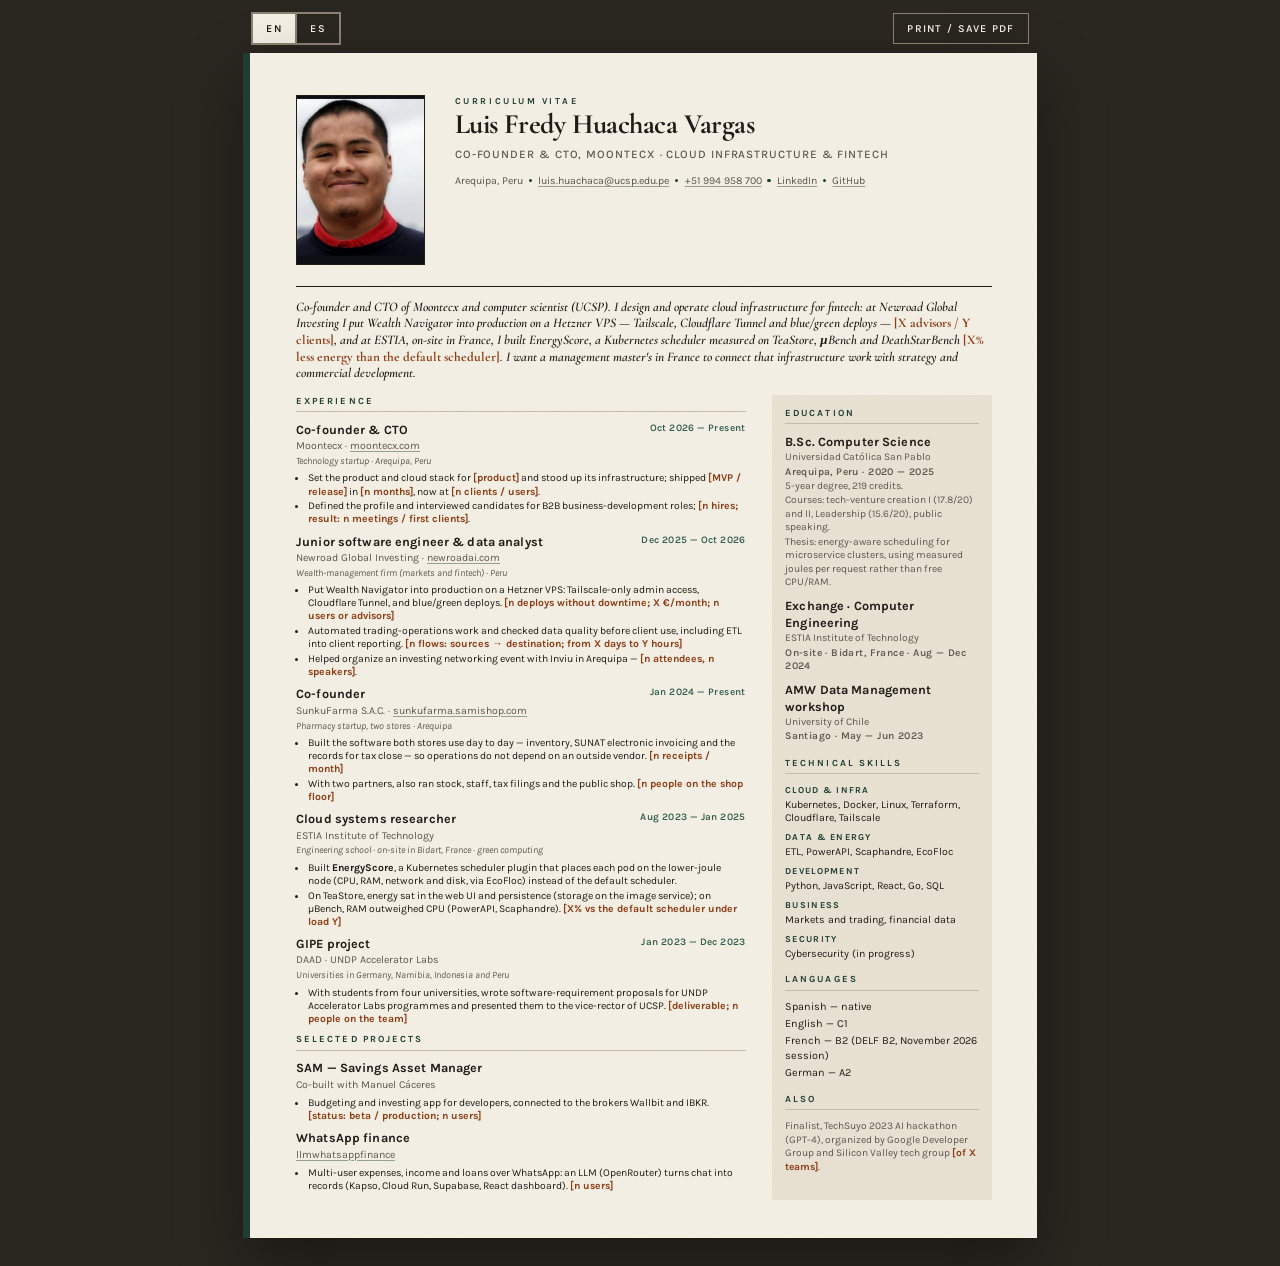
==== index.html @ 497f6a3f "Rewrite the resume around concrete work and confirmed facts. State what each role produced, mark unk" ====
<!DOCTYPE html>
<html lang="en">
<head>
  <meta charset="UTF-8">
  <meta name="viewport" content="width=device-width, initial-scale=1">
  <meta name="description" content="Luis Fredy Huachaca Vargas — co-founder and CTO at Moontecx. Cloud infrastructure for fintech, Wealth Navigator in production, on-site green-computing research at ESTIA.">
  <title>Luis Fredy Huachaca Vargas — Curriculum Vitae</title>
  <link rel="preconnect" href="https://fonts.googleapis.com">
  <link rel="preconnect" href="https://fonts.gstatic.com" crossorigin>
  <link href="https://fonts.googleapis.com/css2?family=Cormorant+Garamond:ital,wght@0,600;0,700;1,600&family=Karla:ital,wght@0,400;0,500;0,600;0,700;1,400&display=swap" rel="stylesheet">
  <link rel="stylesheet" href="style.css">
</head>
<body>
  <div class="toolbar no-print">
    <div class="lang" role="group" aria-label="Language">
      <button type="button" data-set-lang="en" aria-pressed="true">EN</button>
      <button type="button" data-set-lang="es" aria-pressed="false">ES</button>
    </div>
    <button type="button" data-print data-i18n="print">Print / Save PDF</button>
  </div>

  <main class="sheet" aria-label="Curriculum vitae">
    <header class="masthead">
      <figure class="photo-frame">
        <img
          src="assets/luis-huachaca.jpg"
          width="888"
          height="1184"
          alt="Portrait of Luis Fredy Huachaca Vargas"
          data-i18n-alt="photoAlt"
        >
      </figure>
      <div class="identity">
        <p class="kicker" data-i18n="kicker">Curriculum Vitae</p>
        <h1>Luis Fredy Huachaca Vargas</h1>
        <p class="role" data-i18n="role">Co-founder &amp; CTO, Moontecx · Cloud infrastructure &amp; fintech</p>
        <ul class="contact">
          <li data-i18n="location">Arequipa, Peru</li>
          <li><a href="mailto:luis.huachaca@ucsp.edu.pe">luis.huachaca@ucsp.edu.pe</a></li>
          <li><a href="tel:+51994958700">+51 994 958 700</a></li>
          <li><a href="https://linkedin.com/in/luis-huachaca-vargas-5a893120a">LinkedIn</a></li>
          <li><a href="https://github.com/Luis-Huachaca-HV">GitHub</a></li>
        </ul>
      </div>
    </header>

    <p class="summary" data-i18n-html="summary">
      Co-founder and CTO of Moontecx and computer scientist (UCSP). I design and operate cloud infrastructure for fintech: at Newroad Global Investing I put Wealth Navigator into production on a Hetzner VPS — Tailscale, Cloudflare Tunnel and blue/green deploys — <span class="ph">[X advisors / Y clients]</span>, and at ESTIA, on-site in France, I built EnergyScore, a Kubernetes scheduler measured on TeaStore, µBench and DeathStarBench <span class="ph">[X% less energy than the default scheduler]</span>. I want a management master's in France to connect that infrastructure work with strategy and commercial development.
    </p>

    <div class="layout">
      <section class="main-col">
        <h2 data-i18n="experience">Experience</h2>

        <article class="job">
          <div class="job-head">
            <h3 data-i18n="mx.title">Co-founder &amp; CTO</h3>
            <p class="when" data-i18n="mx.when">Oct 2026 — Present</p>
            <p class="org"><span data-i18n="mx.org">Moontecx</span> · <a href="https://www.moontecx.com/">moontecx.com</a></p>
            <p class="context" data-i18n="mx.ctx">Technology startup · Arequipa, Peru</p>
          </div>
          <ul>
            <li data-i18n-html="mx.b1">Set the product and cloud stack for <span class="ph">[product]</span> and stood up its infrastructure; shipped <span class="ph">[MVP / release]</span> in <span class="ph">[n months]</span>, now at <span class="ph">[n clients / users]</span>.</li>
            <li data-i18n-html="mx.b2">Defined the profile and interviewed candidates for B2B business-development roles; <span class="ph">[n hires; result: n meetings / first clients]</span>.</li>
          </ul>
        </article>

        <article class="job">
          <div class="job-head">
            <h3 data-i18n="nr.title">Junior software engineer &amp; data analyst</h3>
            <p class="when" data-i18n="nr.when">Dec 2025 — Oct 2026</p>
            <p class="org"><span data-i18n="nr.org">Newroad Global Investing</span> · <a href="https://www.newroadai.com/">newroadai.com</a></p>
            <p class="context" data-i18n="nr.ctx">Wealth-management firm (markets and fintech) · Peru</p>
          </div>
          <ul>
            <li data-i18n-html="nr.b1">Put Wealth Navigator into production on a Hetzner VPS: Tailscale-only admin access, Cloudflare Tunnel, and blue/green deploys. <span class="ph">[n deploys without downtime; X €/month; n users or advisors]</span></li>
            <li data-i18n-html="nr.b2">Automated trading-operations work and checked data quality before client use, including ETL into client reporting. <span class="ph">[n flows: sources → destination; from X days to Y hours]</span></li>
            <li data-i18n-html="nr.b3">Helped organize an investing networking event with Inviu in Arequipa — <span class="ph">[n attendees, n speakers]</span>.</li>
          </ul>
        </article>

        <article class="job">
          <div class="job-head">
            <h3 data-i18n="sf.title">Co-founder</h3>
            <p class="when" data-i18n="sf.when">Jan 2024 — Present</p>
            <p class="org"><span data-i18n="sf.org">SunkuFarma S.A.C.</span> · <a href="https://sunkufarma.samishop.com/">sunkufarma.samishop.com</a></p>
            <p class="context" data-i18n="sf.ctx">Pharmacy startup, two stores · Arequipa</p>
          </div>
          <ul>
            <li data-i18n-html="sf.b1">Built the software both stores use day to day — inventory, SUNAT electronic invoicing and the records for tax close — so operations do not depend on an outside vendor. <span class="ph">[n receipts / month]</span></li>
            <li data-i18n-html="sf.b2">With two partners, also ran stock, staff, tax filings and the public shop. <span class="ph">[n people on the shop floor]</span></li>
          </ul>
        </article>

        <article class="job">
          <div class="job-head">
            <h3 data-i18n="estia.title">Cloud systems researcher</h3>
            <p class="when" data-i18n="estia.when">Aug 2023 — Jan 2025</p>
            <p class="org" data-i18n="estia.org">ESTIA Institute of Technology</p>
            <p class="context" data-i18n="estia.ctx">Engineering school · on-site in Bidart, France · green computing</p>
          </div>
          <ul>
            <li data-i18n-html="estia.b1">Built <strong>EnergyScore</strong>, a Kubernetes scheduler plugin that places each pod on the lower-joule node (CPU, RAM, network and disk, via EcoFloc) instead of the default scheduler.</li>
            <li data-i18n-html="estia.b2">On TeaStore, energy sat in the web UI and persistence (storage on the image service); on µBench, RAM outweighed CPU (PowerAPI, Scaphandre). <span class="ph">[X% vs the default scheduler under load Y]</span></li>
          </ul>
        </article>

        <article class="job">
          <div class="job-head">
            <h3 data-i18n="gipe.title">GIPE project</h3>
            <p class="when" data-i18n="gipe.when">Jan 2023 — Dec 2023</p>
            <p class="org" data-i18n="gipe.org">DAAD · UNDP Accelerator Labs</p>
            <p class="context" data-i18n="gipe.ctx">Universities in Germany, Namibia, Indonesia and Peru</p>
          </div>
          <ul>
            <li data-i18n-html="gipe.b1">With students from four universities, wrote software-requirement proposals for UNDP Accelerator Labs programmes and presented them to the vice-rector of UCSP. <span class="ph">[deliverable; n people on the team]</span></li>
          </ul>
        </article>

        <h2 data-i18n="projects">Selected projects</h2>
        <article class="job">
          <div class="job-head">
            <h3 data-i18n="sam.title">SAM — Savings Asset Manager</h3>
            <p class="org" data-i18n="sam.org">Co-built with Manuel Cáceres</p>
          </div>
          <ul>
            <li data-i18n-html="sam.b1">Budgeting and investing app for developers, connected to the brokers Wallbit and IBKR. <span class="ph">[status: beta / production; n users]</span></li>
          </ul>
        </article>
        <article class="job">
          <div class="job-head">
            <h3 data-i18n="wa.title">WhatsApp finance</h3>
            <p class="org"><a href="https://github.com/Luis-Huachaca-HV/llmwhatsappfinance">llmwhatsappfinance</a></p>
          </div>
          <ul>
            <li data-i18n-html="wa.b1">Multi-user expenses, income and loans over WhatsApp: an LLM (OpenRouter) turns chat into records (Kapso, Cloud Run, Supabase, React dashboard). <span class="ph">[n users]</span></li>
          </ul>
        </article>
      </section>

      <aside class="side-col">
        <h2 data-i18n="education">Education</h2>
        <article class="edu">
          <h3 data-i18n="edu.bs">B.Sc. Computer Science</h3>
          <p>Universidad Católica San Pablo</p>
          <p class="when" data-i18n="edu.ucsp">Arequipa, Peru · 2020 — 2025</p>
          <p data-i18n="edu.degree">5-year degree, 219 credits.</p>
          <p data-i18n="edu.courses">Courses: tech-venture creation I (17.8/20) and II, Leadership (15.6/20), public speaking.</p>
          <p data-i18n="edu.thesis">Thesis: energy-aware scheduling for microservice clusters, using measured joules per request rather than free CPU/RAM.</p>
        </article>
        <article class="edu">
          <h3 data-i18n="edu.estia">Exchange · Computer Engineering</h3>
          <p>ESTIA Institute of Technology</p>
          <p class="when" data-i18n="edu.estiaWhen">On-site · Bidart, France · Aug — Dec 2024</p>
        </article>
        <article class="edu">
          <h3 data-i18n="edu.amw">AMW Data Management workshop</h3>
          <p data-i18n="edu.chile">University of Chile</p>
          <p class="when" data-i18n="edu.amwWhen">Santiago · May — Jun 2023</p>
        </article>

        <h2 data-i18n="skills">Technical skills</h2>
        <dl class="skills">
          <div>
            <dt data-i18n="sk.cloud">Cloud &amp; infra</dt>
            <dd>Kubernetes, Docker, Linux, Terraform, Cloudflare, Tailscale</dd>
          </div>
          <div>
            <dt data-i18n="sk.data">Data &amp; energy</dt>
            <dd>ETL, PowerAPI, Scaphandre, EcoFloc</dd>
          </div>
          <div>
            <dt data-i18n="sk.dev">Development</dt>
            <dd>Python, JavaScript, React, Go, SQL</dd>
          </div>
          <div>
            <dt data-i18n="sk.biz">Business</dt>
            <dd data-i18n="sk.bizDd">Markets and trading, financial data</dd>
          </div>
          <div>
            <dt data-i18n="sk.sec">Security</dt>
            <dd data-i18n="sk.secDd">Cybersecurity (in progress)</dd>
          </div>
        </dl>

        <h2 data-i18n="spoken">Languages</h2>
        <ul class="plain">
          <li data-i18n="sp.es">Spanish — native</li>
          <li data-i18n="sp.en">English — C1</li>
          <li data-i18n="sp.fr">French — B2 (DELF B2, November 2026 session)</li>
          <li data-i18n="sp.de">German — A2</li>
        </ul>

        <h2 data-i18n="also">Also</h2>
        <p class="aside-note" data-i18n-html="alsoText">Finalist, TechSuyo 2023 AI hackathon (GPT-4), organized by Google Developer Group and Silicon Valley tech group <span class="ph">[of X teams]</span>.</p>
      </aside>
    </div>
  </main>
  <script src="cv.js"></script>
</body>
</html>
---- style.css ----
:root {
  --paper: #f4efe4;
  --paper-side: #e8e1d2;
  --ink: #1c1915;
  --muted: #5a554c;
  --rule: #c4bba8;
  --accent: #1f3d32;
  --accent-soft: #2d5a4a;
  --screen: #2a2620;
  --photo-edge: #1c1915;
  --display: "Cormorant Garamond", "Palatino Linotype", Palatino, serif;
  --sans: "Karla", "Gill Sans", "Trebuchet MS", sans-serif;
}

*,
*::before,
*::after {
  box-sizing: border-box;
}

html {
  font-size: 11pt;
}

body {
  margin: 0;
  min-height: 100vh;
  background: var(--screen);
  color: var(--ink);
  font-family: var(--sans);
  font-weight: 400;
  line-height: 1.32;
  -webkit-font-smoothing: antialiased;
}

a {
  color: inherit;
  text-decoration-color: color-mix(in srgb, var(--accent) 45%, transparent);
  text-underline-offset: 0.15em;
}

a:hover {
  color: var(--accent);
}

.toolbar {
  display: flex;
  align-items: center;
  justify-content: space-between;
  gap: 1rem;
  max-width: 210mm;
  margin: 0 auto;
  padding: 12px 8px 8px;
}

.lang {
  display: flex;
  border: 1px solid #8a8274;
}

.lang button {
  border: 0;
  letter-spacing: 0.16em;
}

.lang button[aria-pressed="true"] {
  background: #f4efe4;
  color: var(--ink);
}

.toolbar button {
  appearance: none;
  border: 1px solid #8a8274;
  background: transparent;
  color: #f4efe4;
  font-family: inherit;
  font-size: 0.72rem;
  font-weight: 600;
  letter-spacing: 0.12em;
  text-transform: uppercase;
  padding: 0.55rem 0.9rem;
  cursor: pointer;
}

.toolbar button:hover {
  background: #f4efe4;
  color: var(--ink);
}

.sheet {
  position: relative;
  display: flex;
  flex-direction: column;
  width: 210mm;
  min-height: 297mm;
  margin: 0 auto 28px;
  padding: 11mm 12mm 10mm 14mm;
  background: var(--paper);
  box-shadow: 0 24px 60px rgba(0, 0, 0, 0.35);
  overflow: hidden;
}

.sheet::after {
  content: "";
  position: absolute;
  left: 0;
  top: 0;
  bottom: 0;
  width: 1.8mm;
  background: var(--accent);
}

.sheet::before {
  content: "";
  position: absolute;
  inset: 0;
  pointer-events: none;
  opacity: 0.045;
  background-image: url("data:image/svg+xml,%3Csvg xmlns='http://www.w3.org/2000/svg' width='180' height='180'%3E%3Cfilter id='n'%3E%3CfeTurbulence type='fractalNoise' baseFrequency='.85' numOctaves='4' stitchTiles='stitch'/%3E%3C/filter%3E%3Crect width='180' height='180' filter='url(%23n)' opacity='.9'/%3E%3C/svg%3E");
}

.masthead {
  display: grid;
  grid-template-columns: 34mm 1fr;
  gap: 8mm;
  align-items: start;
  padding-bottom: 5.5mm;
  border-bottom: 0.35mm solid var(--ink);
}

.photo-frame {
  margin: 0;
  width: 34mm;
  height: 45mm;
  min-width: 34mm;
  min-height: 45mm;
  flex-shrink: 0;
  overflow: hidden;
  border: 0.2mm solid var(--photo-edge);
  background: #cfc8ba;
}

.photo-frame img {
  display: block;
  width: 100%;
  height: 100%;
  object-fit: cover;
  object-position: 50% 10%;
  filter: saturate(0.84) contrast(1.05);
}

.kicker {
  margin: 0 0 1.5mm;
  font-size: 0.62rem;
  font-weight: 700;
  letter-spacing: 0.28em;
  text-transform: uppercase;
  color: var(--accent);
}

h1 {
  margin: 0;
  font-family: var(--display);
  font-size: 1.92rem;
  font-weight: 700;
  letter-spacing: -0.02em;
  line-height: 0.92;
  color: var(--ink);
}

.role {
  margin: 2.2mm 0 3.4mm;
  font-size: 0.78rem;
  font-weight: 500;
  letter-spacing: 0.08em;
  text-transform: uppercase;
  color: var(--muted);
}

.contact {
  display: flex;
  flex-wrap: wrap;
  gap: 0.35rem 1.05rem;
  margin: 0;
  padding: 0;
  list-style: none;
  font-size: 0.72rem;
  color: var(--muted);
}

.contact li {
  position: relative;
}

.contact li:not(:last-child)::after {
  content: "";
  position: absolute;
  right: -0.62rem;
  top: 0.42em;
  width: 0.22rem;
  height: 0.22rem;
  border-radius: 50%;
  background: var(--accent);
}

.summary {
  margin: 3.2mm 0 3.4mm;
  font-family: var(--display);
  font-size: 0.9rem;
  font-weight: 600;
  font-style: italic;
  line-height: 1.26;
  color: var(--ink);
}

.layout {
  display: grid;
  grid-template-columns: 1fr 58mm;
  gap: 7mm;
  align-items: stretch;
  flex: 1;
}

h2 {
  margin: 0 0 2.6mm;
  padding-bottom: 1.1mm;
  border-bottom: 0.18mm solid var(--rule);
  font-size: 0.64rem;
  font-weight: 700;
  letter-spacing: 0.22em;
  text-transform: uppercase;
  color: var(--accent);
}

.main-col h2 + .job {
  margin-top: 0;
}

.job {
  margin: 0 0 2.15mm;
}

.job.compact {
  margin-bottom: 1.8mm;
}

.job-head {
  display: grid;
  grid-template-columns: 1fr auto;
  column-gap: 3mm;
  row-gap: 0.2mm;
  margin-bottom: 1.1mm;
}

.job-head h3,
.edu h3 {
  margin: 0;
  grid-column: 1;
  font-size: 0.86rem;
  font-weight: 700;
  letter-spacing: 0.01em;
}

.org {
  margin: 0;
  grid-column: 1;
  font-size: 0.72rem;
  color: var(--muted);
}

.context {
  margin: 0.3mm 0 0;
  grid-column: 1 / -1;
  font-size: 0.66rem;
  font-style: italic;
  line-height: 1.25;
  color: var(--muted);
}

.when {
  margin: 0;
  grid-column: 2;
  grid-row: 1;
  font-size: 0.68rem;
  font-weight: 600;
  letter-spacing: 0.04em;
  color: var(--accent-soft);
  white-space: nowrap;
  text-align: right;
}

.job ul {
  margin: 0;
  padding: 0 0 0 3.2mm;
}

.job li {
  margin: 0 0 0.45mm;
  font-size: 0.71rem;
  line-height: 1.26;
}

.ph {
  font-style: normal;
  font-weight: 700;
  letter-spacing: 0;
  color: #8a3b12;
}

.job li strong {
  font-weight: 700;
}

.side-col {
  padding: 3.2mm 3.4mm 2mm;
  background: var(--paper-side);
}

.side-col h2:not(:first-child) {
  margin-top: 3.4mm;
}

.edu {
  margin: 0 0 2.2mm;
}

.edu p {
  margin: 0.2mm 0 0;
  font-size: 0.7rem;
  color: var(--muted);
}

.edu .when {
  display: block;
  text-align: left;
  white-space: normal;
}

.skills {
  margin: 0;
}

.skills div {
  margin: 0 0 1.7mm;
}

.skills dt {
  font-size: 0.62rem;
  font-weight: 700;
  letter-spacing: 0.14em;
  text-transform: uppercase;
  color: var(--accent);
}

.skills dd {
  margin: 0.5mm 0 0;
  font-size: 0.72rem;
  line-height: 1.28;
}

.plain {
  margin: 0;
  padding: 0;
  list-style: none;
  font-size: 0.74rem;
}

.plain li {
  margin: 0 0 0.7mm;
}

.aside-note {
  margin: 0;
  font-size: 0.7rem;
  line-height: 1.32;
  color: var(--muted);
}

@media screen and (max-width: 900px) {
  html {
    font-size: 15px;
  }

  body {
    background: var(--paper);
  }

  .toolbar {
    padding: 12px 16px;
  }

  .sheet {
    width: auto;
    min-height: 0;
    margin: 0;
    padding: 18px 16px 28px;
    box-shadow: none;
  }

  .masthead,
  .layout,
  .job-head {
    display: block;
  }

  .photo-frame {
    width: 104px;
    height: 138px;
    margin-bottom: 12px;
  }

  .when {
    text-align: left;
    margin: 2px 0 6px;
  }

  .side-col {
    margin-top: 18px;
  }
}

@page {
  size: A4;
  margin: 0;
}

@media print {
  html {
    font-size: 10.15pt;
  }

  body {
    background: white;
  }

  .no-print {
    display: none !important;
  }

  .sheet {
    width: 210mm;
    height: 297mm;
    min-height: 297mm;
    margin: 0;
    padding: 11mm 12mm 10mm 14mm;
    box-shadow: none;
    overflow: hidden;
    -webkit-print-color-adjust: exact;
    print-color-adjust: exact;
  }

  a {
    text-decoration: none;
  }

  .ph {
    color: #8a3b12;
  }
}
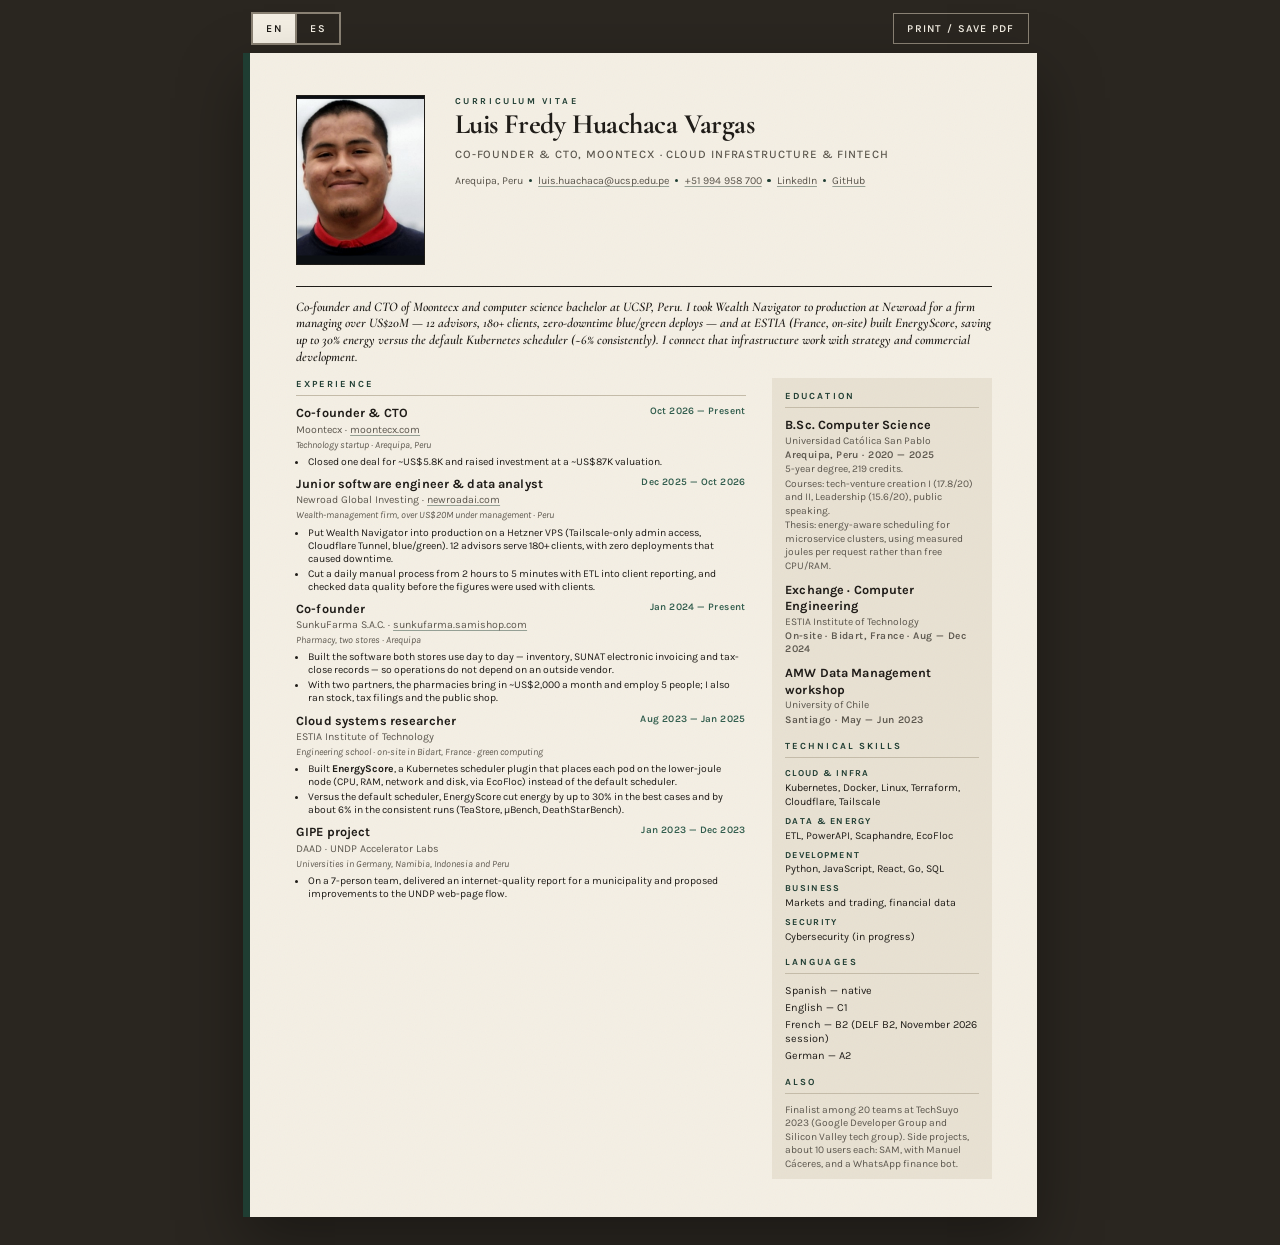
==== commit d544b726: "Fill the resume with confirmed results in English and Spanish. Replace every open figure: Wealth Nav" ====
--- a/index.html
+++ b/index.html
@@ -44,8 +44,8 @@
       </div>
     </header>
 
-    <p class="summary" data-i18n-html="summary">
-      Co-founder and CTO of Moontecx and computer scientist (UCSP). I design and operate cloud infrastructure for fintech: at Newroad Global Investing I put Wealth Navigator into production on a Hetzner VPS — Tailscale, Cloudflare Tunnel and blue/green deploys — <span class="ph">[X advisors / Y clients]</span>, and at ESTIA, on-site in France, I built EnergyScore, a Kubernetes scheduler measured on TeaStore, µBench and DeathStarBench <span class="ph">[X% less energy than the default scheduler]</span>. I want a management master's in France to connect that infrastructure work with strategy and commercial development.
+    <p class="summary" data-i18n="summary">
+      Co-founder and CTO of Moontecx and computer science bachelor at UCSP, Peru. I took Wealth Navigator to production at Newroad for a firm managing over US$20M — 12 advisors, 180+ clients, zero-downtime blue/green deploys — and at ESTIA (France, on-site) built EnergyScore, saving up to 30% energy versus the default Kubernetes scheduler (~6% consistently). I connect that infrastructure work with strategy and commercial development.
     </p>
 
     <div class="layout">
@@ -60,8 +60,7 @@
             <p class="context" data-i18n="mx.ctx">Technology startup · Arequipa, Peru</p>
           </div>
           <ul>
-            <li data-i18n-html="mx.b1">Set the product and cloud stack for <span class="ph">[product]</span> and stood up its infrastructure; shipped <span class="ph">[MVP / release]</span> in <span class="ph">[n months]</span>, now at <span class="ph">[n clients / users]</span>.</li>
-            <li data-i18n-html="mx.b2">Defined the profile and interviewed candidates for B2B business-development roles; <span class="ph">[n hires; result: n meetings / first clients]</span>.</li>
+            <li data-i18n="mx.b1">Closed one deal for ~US$5.8K and raised investment at a ~US$87K valuation.</li>
           </ul>
         </article>
 
@@ -70,12 +69,11 @@
             <h3 data-i18n="nr.title">Junior software engineer &amp; data analyst</h3>
             <p class="when" data-i18n="nr.when">Dec 2025 — Oct 2026</p>
             <p class="org"><span data-i18n="nr.org">Newroad Global Investing</span> · <a href="https://www.newroadai.com/">newroadai.com</a></p>
-            <p class="context" data-i18n="nr.ctx">Wealth-management firm (markets and fintech) · Peru</p>
+            <p class="context" data-i18n="nr.ctx">Wealth-management firm, over US$20M under management · Peru</p>
           </div>
           <ul>
-            <li data-i18n-html="nr.b1">Put Wealth Navigator into production on a Hetzner VPS: Tailscale-only admin access, Cloudflare Tunnel, and blue/green deploys. <span class="ph">[n deploys without downtime; X €/month; n users or advisors]</span></li>
-            <li data-i18n-html="nr.b2">Automated trading-operations work and checked data quality before client use, including ETL into client reporting. <span class="ph">[n flows: sources → destination; from X days to Y hours]</span></li>
-            <li data-i18n-html="nr.b3">Helped organize an investing networking event with Inviu in Arequipa — <span class="ph">[n attendees, n speakers]</span>.</li>
+            <li data-i18n="nr.b1">Put Wealth Navigator into production on a Hetzner VPS (Tailscale-only admin access, Cloudflare Tunnel, blue/green). 12 advisors serve 180+ clients, with zero deployments that caused downtime.</li>
+            <li data-i18n="nr.b2">Cut a daily manual process from 2 hours to 5 minutes with ETL into client reporting, and checked data quality before the figures were used with clients.</li>
           </ul>
         </article>
 
@@ -84,11 +82,11 @@
             <h3 data-i18n="sf.title">Co-founder</h3>
             <p class="when" data-i18n="sf.when">Jan 2024 — Present</p>
             <p class="org"><span data-i18n="sf.org">SunkuFarma S.A.C.</span> · <a href="https://sunkufarma.samishop.com/">sunkufarma.samishop.com</a></p>
-            <p class="context" data-i18n="sf.ctx">Pharmacy startup, two stores · Arequipa</p>
+            <p class="context" data-i18n="sf.ctx">Pharmacy, two stores · Arequipa</p>
           </div>
           <ul>
-            <li data-i18n-html="sf.b1">Built the software both stores use day to day — inventory, SUNAT electronic invoicing and the records for tax close — so operations do not depend on an outside vendor. <span class="ph">[n receipts / month]</span></li>
-            <li data-i18n-html="sf.b2">With two partners, also ran stock, staff, tax filings and the public shop. <span class="ph">[n people on the shop floor]</span></li>
+            <li data-i18n="sf.b1">Built the software both stores use day to day — inventory, SUNAT electronic invoicing and tax-close records — so operations do not depend on an outside vendor.</li>
+            <li data-i18n="sf.b2">With two partners, the pharmacies bring in ~US$2,000 a month and employ 5 people; I also ran stock, tax filings and the public shop.</li>
           </ul>
         </article>
 
@@ -101,7 +99,7 @@
           </div>
           <ul>
             <li data-i18n-html="estia.b1">Built <strong>EnergyScore</strong>, a Kubernetes scheduler plugin that places each pod on the lower-joule node (CPU, RAM, network and disk, via EcoFloc) instead of the default scheduler.</li>
-            <li data-i18n-html="estia.b2">On TeaStore, energy sat in the web UI and persistence (storage on the image service); on µBench, RAM outweighed CPU (PowerAPI, Scaphandre). <span class="ph">[X% vs the default scheduler under load Y]</span></li>
+            <li data-i18n="estia.b2">Versus the default scheduler, EnergyScore cut energy by up to 30% in the best cases and by about 6% in the consistent runs (TeaStore, µBench, DeathStarBench).</li>
           </ul>
         </article>
 
@@ -113,29 +111,10 @@
             <p class="context" data-i18n="gipe.ctx">Universities in Germany, Namibia, Indonesia and Peru</p>
           </div>
           <ul>
-            <li data-i18n-html="gipe.b1">With students from four universities, wrote software-requirement proposals for UNDP Accelerator Labs programmes and presented them to the vice-rector of UCSP. <span class="ph">[deliverable; n people on the team]</span></li>
+            <li data-i18n="gipe.b1">On a 7-person team, delivered an internet-quality report for a municipality and proposed improvements to the UNDP web-page flow.</li>
           </ul>
         </article>
 
-        <h2 data-i18n="projects">Selected projects</h2>
-        <article class="job">
-          <div class="job-head">
-            <h3 data-i18n="sam.title">SAM — Savings Asset Manager</h3>
-            <p class="org" data-i18n="sam.org">Co-built with Manuel Cáceres</p>
-          </div>
-          <ul>
-            <li data-i18n-html="sam.b1">Budgeting and investing app for developers, connected to the brokers Wallbit and IBKR. <span class="ph">[status: beta / production; n users]</span></li>
-          </ul>
-        </article>
-        <article class="job">
-          <div class="job-head">
-            <h3 data-i18n="wa.title">WhatsApp finance</h3>
-            <p class="org"><a href="https://github.com/Luis-Huachaca-HV/llmwhatsappfinance">llmwhatsappfinance</a></p>
-          </div>
-          <ul>
-            <li data-i18n-html="wa.b1">Multi-user expenses, income and loans over WhatsApp: an LLM (OpenRouter) turns chat into records (Kapso, Cloud Run, Supabase, React dashboard). <span class="ph">[n users]</span></li>
-          </ul>
-        </article>
       </section>
 
       <aside class="side-col">
@@ -192,7 +171,7 @@
         </ul>
 
         <h2 data-i18n="also">Also</h2>
-        <p class="aside-note" data-i18n-html="alsoText">Finalist, TechSuyo 2023 AI hackathon (GPT-4), organized by Google Developer Group and Silicon Valley tech group <span class="ph">[of X teams]</span>.</p>
+        <p class="aside-note" data-i18n="alsoText">Finalist among 20 teams at TechSuyo 2023 (Google Developer Group and Silicon Valley tech group). Side projects, about 10 users each: SAM, with Manuel Cáceres, and a WhatsApp finance bot.</p>
       </aside>
     </div>
   </main>
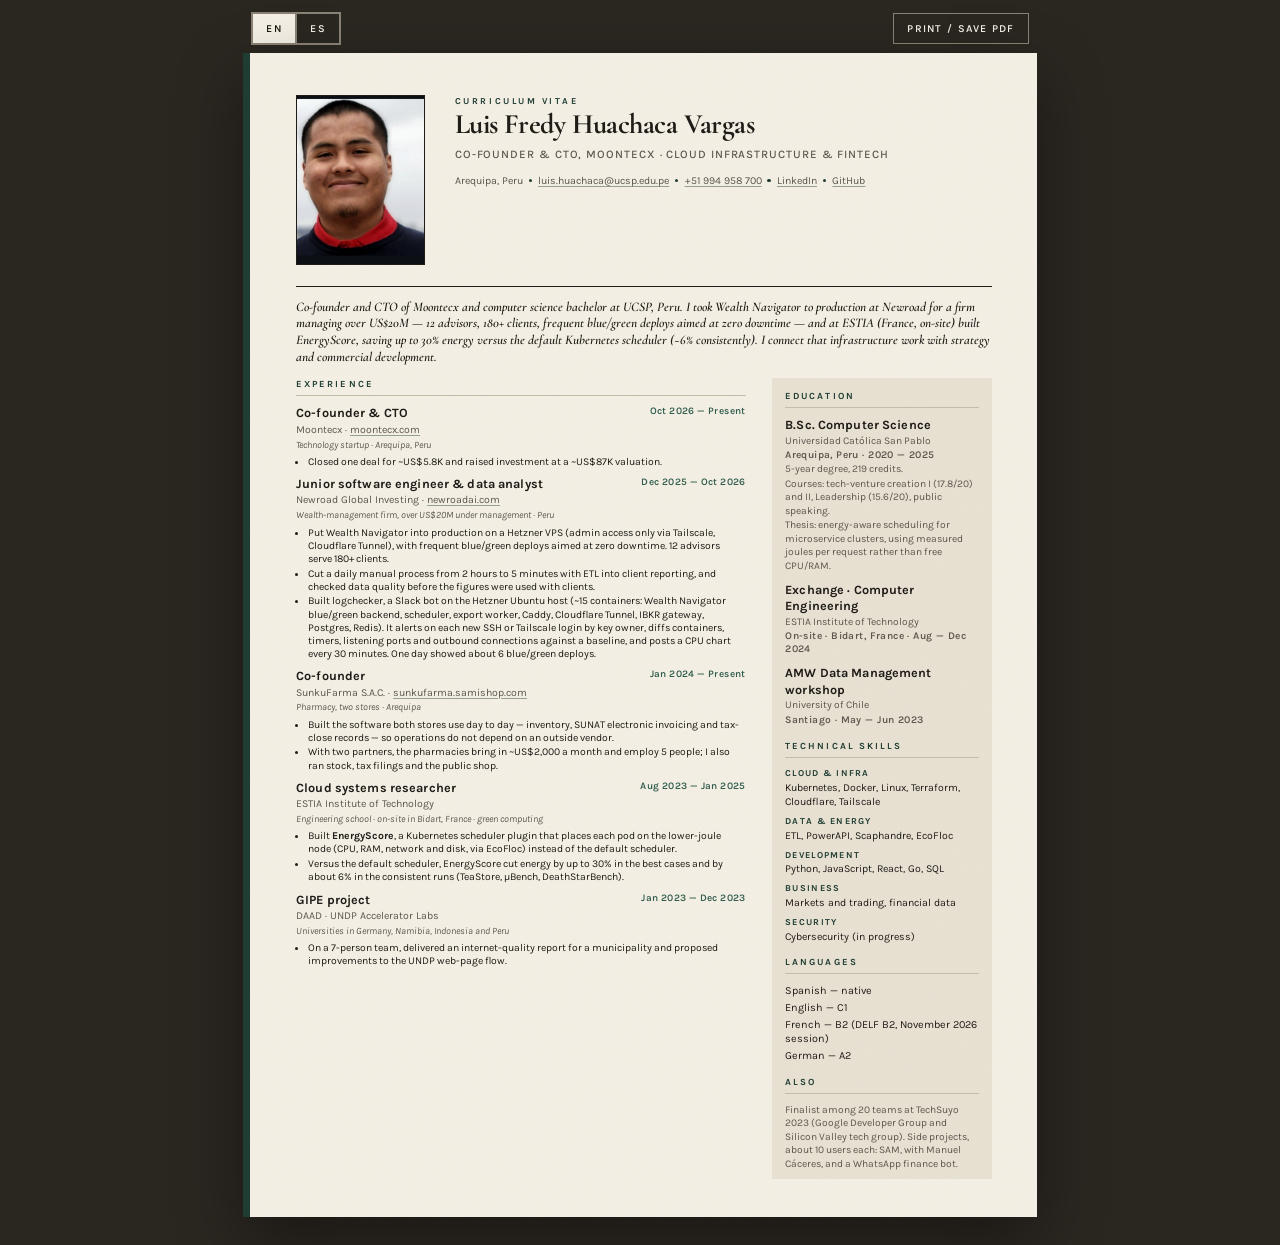
==== commit 0551fe0e: "Describe Wealth Navigator deploys without a downtime count. Phrase blue/green as frequent and aimed " ====
--- a/index.html
+++ b/index.html
@@ -45,7 +45,7 @@
     </header>
 
     <p class="summary" data-i18n="summary">
-      Co-founder and CTO of Moontecx and computer science bachelor at UCSP, Peru. I took Wealth Navigator to production at Newroad for a firm managing over US$20M — 12 advisors, 180+ clients, zero-downtime blue/green deploys — and at ESTIA (France, on-site) built EnergyScore, saving up to 30% energy versus the default Kubernetes scheduler (~6% consistently). I connect that infrastructure work with strategy and commercial development.
+      Co-founder and CTO of Moontecx and computer science bachelor at UCSP, Peru. I took Wealth Navigator to production at Newroad for a firm managing over US$20M — 12 advisors, 180+ clients, frequent blue/green deploys aimed at zero downtime — and at ESTIA (France, on-site) built EnergyScore, saving up to 30% energy versus the default Kubernetes scheduler (~6% consistently). I connect that infrastructure work with strategy and commercial development.
     </p>
 
     <div class="layout">
@@ -72,8 +72,9 @@
             <p class="context" data-i18n="nr.ctx">Wealth-management firm, over US$20M under management · Peru</p>
           </div>
           <ul>
-            <li data-i18n="nr.b1">Put Wealth Navigator into production on a Hetzner VPS (Tailscale-only admin access, Cloudflare Tunnel, blue/green). 12 advisors serve 180+ clients, with zero deployments that caused downtime.</li>
+            <li data-i18n="nr.b1">Put Wealth Navigator into production on a Hetzner VPS (admin access only via Tailscale, Cloudflare Tunnel), with frequent blue/green deploys aimed at zero downtime. 12 advisors serve 180+ clients.</li>
             <li data-i18n="nr.b2">Cut a daily manual process from 2 hours to 5 minutes with ETL into client reporting, and checked data quality before the figures were used with clients.</li>
+            <li data-i18n="nr.b3">Built logchecker, a Slack bot on the Hetzner Ubuntu host (~15 containers: Wealth Navigator blue/green backend, scheduler, export worker, Caddy, Cloudflare Tunnel, IBKR gateway, Postgres, Redis). It alerts on each new SSH or Tailscale login by key owner, diffs containers, timers, listening ports and outbound connections against a baseline, and posts a CPU chart every 30 minutes. One day showed about 6 blue/green deploys.</li>
           </ul>
         </article>
 
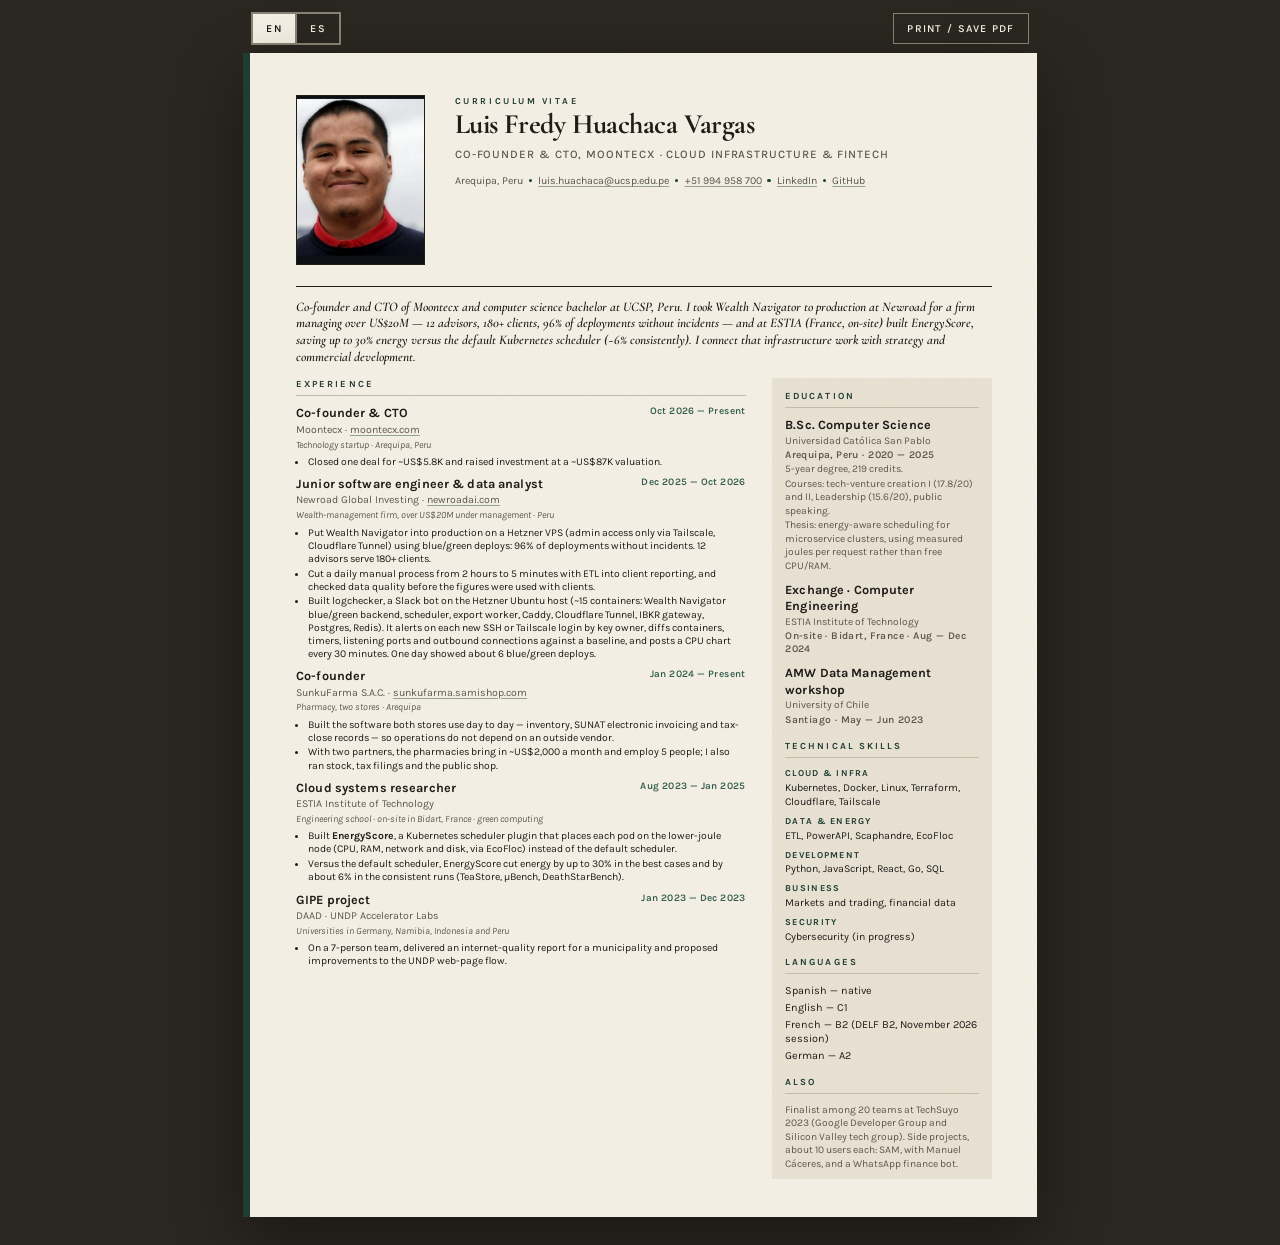
==== commit 76f9871e: "State Wealth Navigator reliability as 96% of deployments without incidents. Use that share of blue/g" ====
--- a/index.html
+++ b/index.html
@@ -45,7 +45,7 @@
     </header>
 
     <p class="summary" data-i18n="summary">
-      Co-founder and CTO of Moontecx and computer science bachelor at UCSP, Peru. I took Wealth Navigator to production at Newroad for a firm managing over US$20M — 12 advisors, 180+ clients, frequent blue/green deploys aimed at zero downtime — and at ESTIA (France, on-site) built EnergyScore, saving up to 30% energy versus the default Kubernetes scheduler (~6% consistently). I connect that infrastructure work with strategy and commercial development.
+      Co-founder and CTO of Moontecx and computer science bachelor at UCSP, Peru. I took Wealth Navigator to production at Newroad for a firm managing over US$20M — 12 advisors, 180+ clients, 96% of deployments without incidents — and at ESTIA (France, on-site) built EnergyScore, saving up to 30% energy versus the default Kubernetes scheduler (~6% consistently). I connect that infrastructure work with strategy and commercial development.
     </p>
 
     <div class="layout">
@@ -72,7 +72,7 @@
             <p class="context" data-i18n="nr.ctx">Wealth-management firm, over US$20M under management · Peru</p>
           </div>
           <ul>
-            <li data-i18n="nr.b1">Put Wealth Navigator into production on a Hetzner VPS (admin access only via Tailscale, Cloudflare Tunnel), with frequent blue/green deploys aimed at zero downtime. 12 advisors serve 180+ clients.</li>
+            <li data-i18n="nr.b1">Put Wealth Navigator into production on a Hetzner VPS (admin access only via Tailscale, Cloudflare Tunnel) using blue/green deploys: 96% of deployments without incidents. 12 advisors serve 180+ clients.</li>
             <li data-i18n="nr.b2">Cut a daily manual process from 2 hours to 5 minutes with ETL into client reporting, and checked data quality before the figures were used with clients.</li>
             <li data-i18n="nr.b3">Built logchecker, a Slack bot on the Hetzner Ubuntu host (~15 containers: Wealth Navigator blue/green backend, scheduler, export worker, Caddy, Cloudflare Tunnel, IBKR gateway, Postgres, Redis). It alerts on each new SSH or Tailscale login by key owner, diffs containers, timers, listening ports and outbound connections against a baseline, and posts a CPU chart every 30 minutes. One day showed about 6 blue/green deploys.</li>
           </ul>
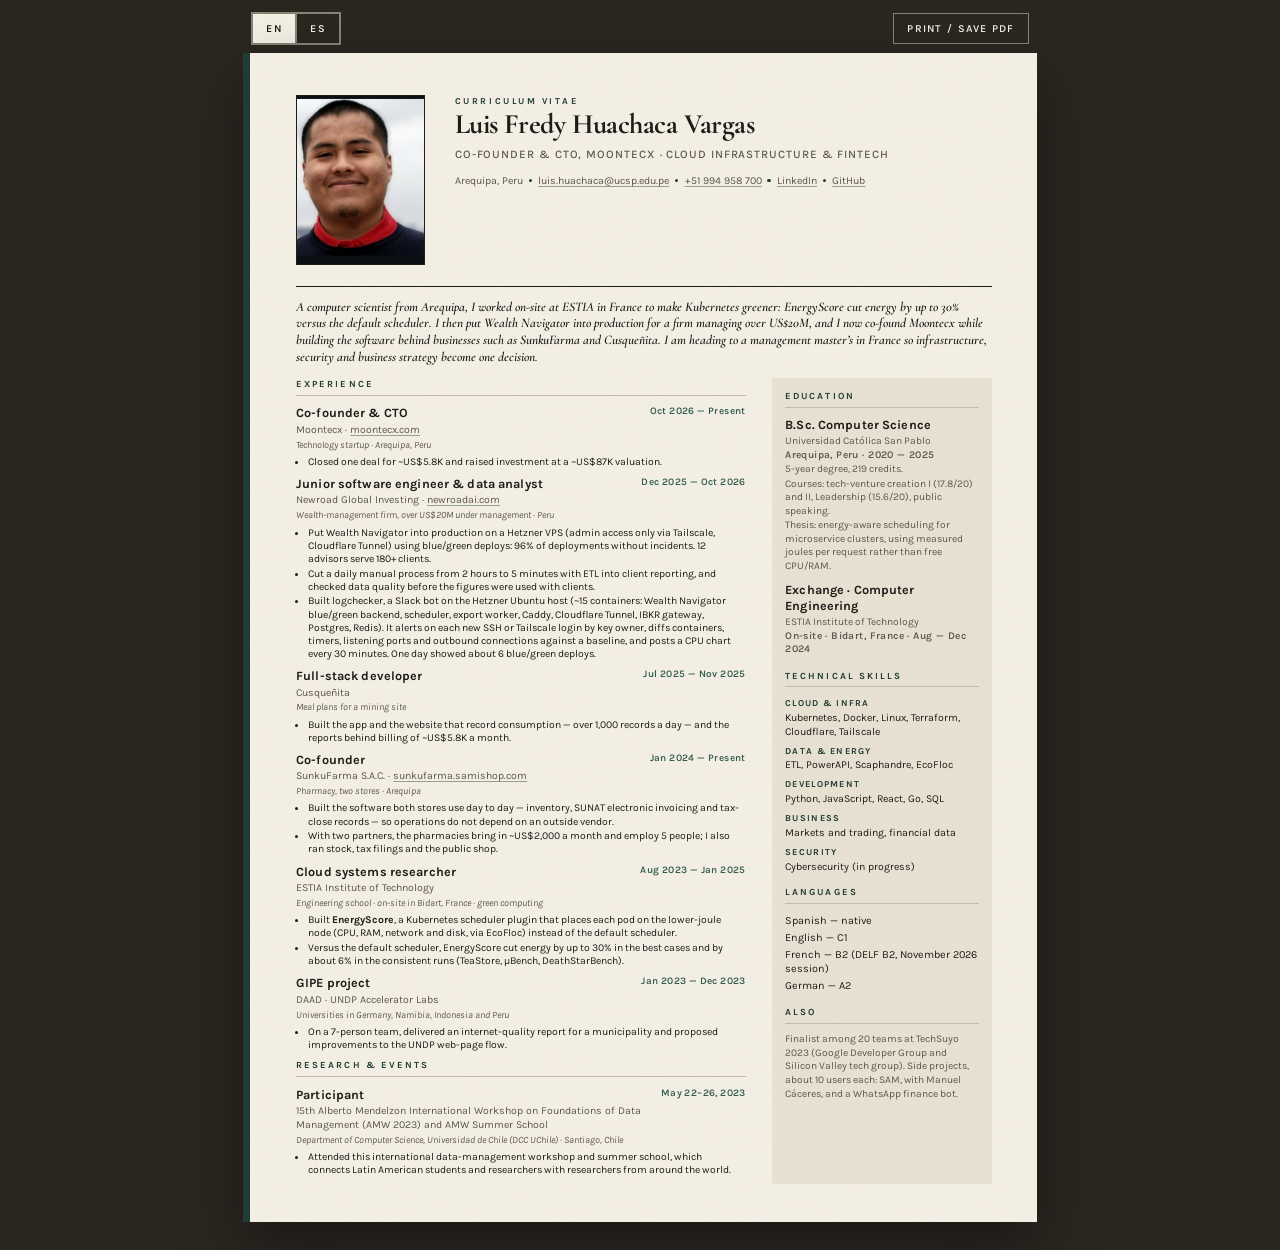
==== commit d7c5816f: "Rewrite the intro as a narrative and add Cusqueñita and AMW. Place Cusqueñita (Jul 2025–Nov 2025) be" ====
--- a/index.html
+++ b/index.html
@@ -45,7 +45,7 @@
     </header>
 
     <p class="summary" data-i18n="summary">
-      Co-founder and CTO of Moontecx and computer science bachelor at UCSP, Peru. I took Wealth Navigator to production at Newroad for a firm managing over US$20M — 12 advisors, 180+ clients, 96% of deployments without incidents — and at ESTIA (France, on-site) built EnergyScore, saving up to 30% energy versus the default Kubernetes scheduler (~6% consistently). I connect that infrastructure work with strategy and commercial development.
+      A computer scientist from Arequipa, I worked on-site at ESTIA in France to make Kubernetes greener: EnergyScore cut energy by up to 30% versus the default scheduler. I then put Wealth Navigator into production for a firm managing over US$20M, and I now co-found Moontecx while building the software behind businesses such as SunkuFarma and Cusqueñita. I am heading to a management master’s in France so infrastructure, security and business strategy become one decision.
     </p>
 
     <div class="layout">
@@ -80,6 +80,18 @@
 
         <article class="job">
           <div class="job-head">
+            <h3 data-i18n="cq.title">Full-stack developer</h3>
+            <p class="when" data-i18n="cq.when">Jul 2025 — Nov 2025</p>
+            <p class="org" data-i18n="cq.org">Cusqueñita</p>
+            <p class="context" data-i18n="cq.ctx">Meal plans for a mining site</p>
+          </div>
+          <ul>
+            <li data-i18n="cq.b1">Built the app and the website that record consumption — over 1,000 records a day — and the reports behind billing of ~US$5.8K a month.</li>
+          </ul>
+        </article>
+
+        <article class="job">
+          <div class="job-head">
             <h3 data-i18n="sf.title">Co-founder</h3>
             <p class="when" data-i18n="sf.when">Jan 2024 — Present</p>
             <p class="org"><span data-i18n="sf.org">SunkuFarma S.A.C.</span> · <a href="https://sunkufarma.samishop.com/">sunkufarma.samishop.com</a></p>
@@ -113,6 +125,19 @@
           </div>
           <ul>
             <li data-i18n="gipe.b1">On a 7-person team, delivered an internet-quality report for a municipality and proposed improvements to the UNDP web-page flow.</li>
+          </ul>
+        </article>
+
+        <h2 data-i18n="events">Research &amp; events</h2>
+        <article class="job">
+          <div class="job-head">
+            <h3 data-i18n="amw.title">Participant</h3>
+            <p class="when" data-i18n="amw.when">May 22–26, 2023</p>
+            <p class="org" data-i18n="amw.org">15th Alberto Mendelzon International Workshop on Foundations of Data Management (AMW 2023) and AMW Summer School</p>
+            <p class="context" data-i18n="amw.ctx">Department of Computer Science, Universidad de Chile (DCC UChile) · Santiago, Chile</p>
+          </div>
+          <ul>
+            <li data-i18n="amw.b1">Attended this international data-management workshop and summer school, which connects Latin American students and researchers with researchers from around the world.</li>
           </ul>
         </article>
 
@@ -133,12 +158,6 @@
           <p>ESTIA Institute of Technology</p>
           <p class="when" data-i18n="edu.estiaWhen">On-site · Bidart, France · Aug — Dec 2024</p>
         </article>
-        <article class="edu">
-          <h3 data-i18n="edu.amw">AMW Data Management workshop</h3>
-          <p data-i18n="edu.chile">University of Chile</p>
-          <p class="when" data-i18n="edu.amwWhen">Santiago · May — Jun 2023</p>
-        </article>
-
         <h2 data-i18n="skills">Technical skills</h2>
         <dl class="skills">
           <div>
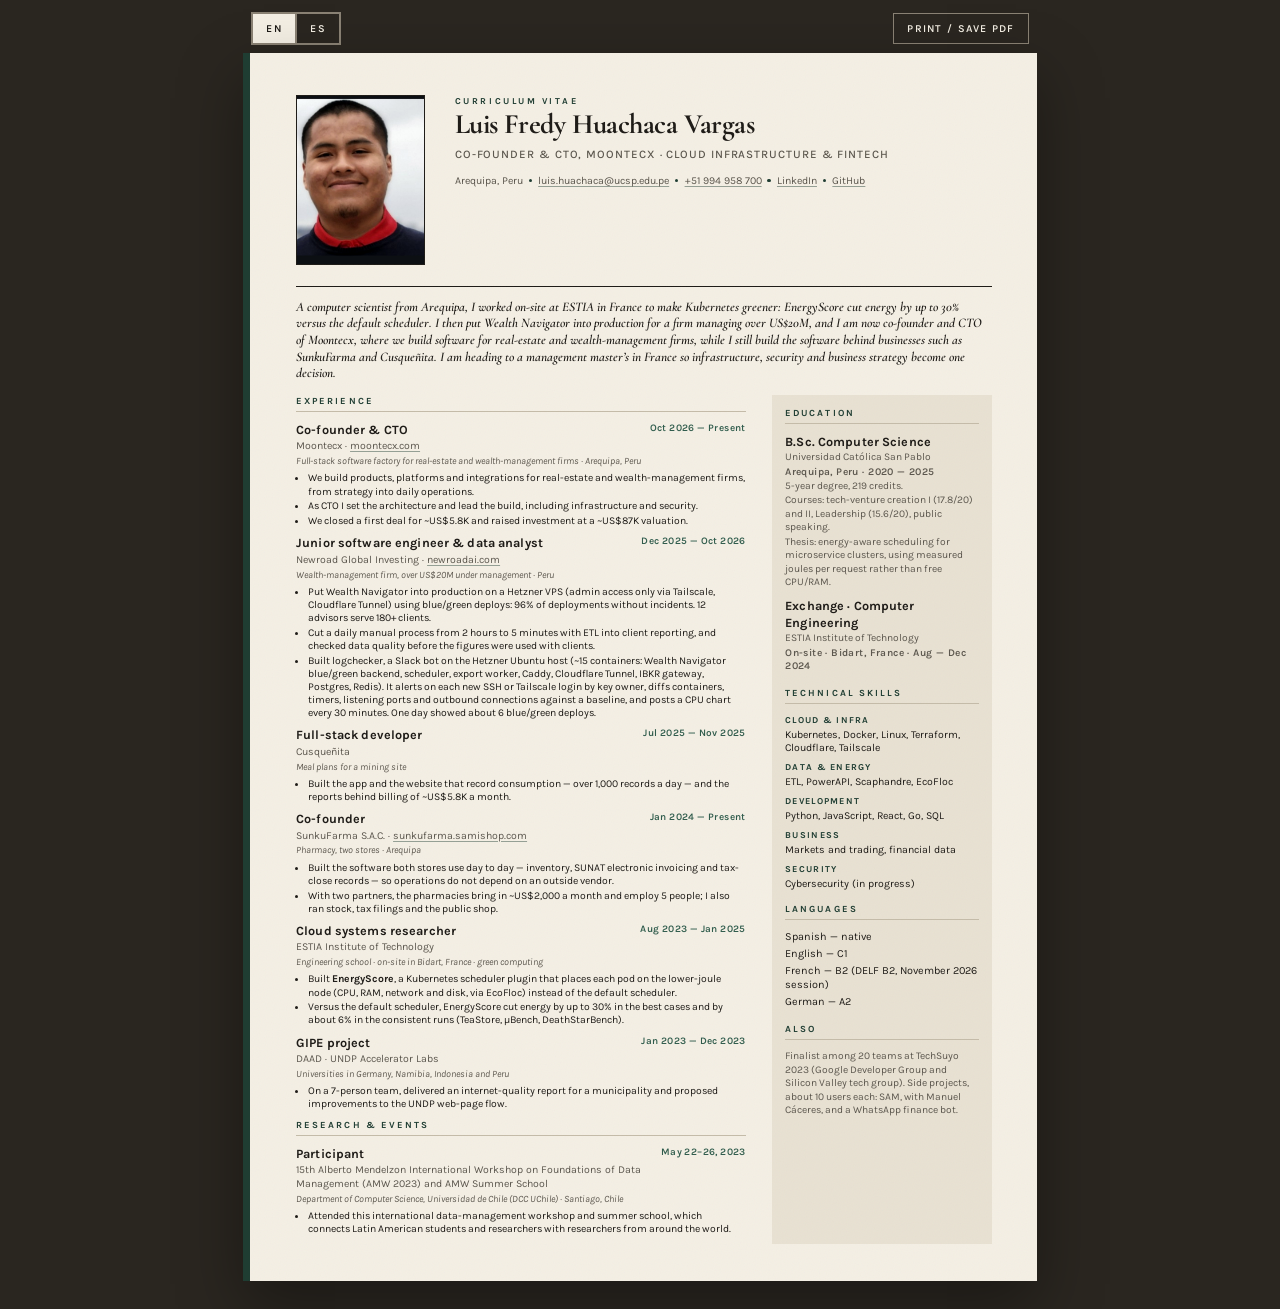
==== commit 8f46013e: "Rewrite the Moontecx entry and the cofounder line in the intro. Say he is co-founder and CTO, and de" ====
--- a/index.html
+++ b/index.html
@@ -45,7 +45,7 @@
     </header>
 
     <p class="summary" data-i18n="summary">
-      A computer scientist from Arequipa, I worked on-site at ESTIA in France to make Kubernetes greener: EnergyScore cut energy by up to 30% versus the default scheduler. I then put Wealth Navigator into production for a firm managing over US$20M, and I now co-found Moontecx while building the software behind businesses such as SunkuFarma and Cusqueñita. I am heading to a management master’s in France so infrastructure, security and business strategy become one decision.
+      A computer scientist from Arequipa, I worked on-site at ESTIA in France to make Kubernetes greener: EnergyScore cut energy by up to 30% versus the default scheduler. I then put Wealth Navigator into production for a firm managing over US$20M, and I am now co-founder and CTO of Moontecx, where we build software for real-estate and wealth-management firms, while I still build the software behind businesses such as SunkuFarma and Cusqueñita. I am heading to a management master’s in France so infrastructure, security and business strategy become one decision.
     </p>
 
     <div class="layout">
@@ -57,10 +57,12 @@
             <h3 data-i18n="mx.title">Co-founder &amp; CTO</h3>
             <p class="when" data-i18n="mx.when">Oct 2026 — Present</p>
             <p class="org"><span data-i18n="mx.org">Moontecx</span> · <a href="https://www.moontecx.com/">moontecx.com</a></p>
-            <p class="context" data-i18n="mx.ctx">Technology startup · Arequipa, Peru</p>
-          </div>
-          <ul>
-            <li data-i18n="mx.b1">Closed one deal for ~US$5.8K and raised investment at a ~US$87K valuation.</li>
+            <p class="context" data-i18n="mx.ctx">Full-stack software factory for real-estate and wealth-management firms · Arequipa, Peru</p>
+          </div>
+          <ul>
+            <li data-i18n="mx.b1">We build products, platforms and integrations for real-estate and wealth-management firms, from strategy into daily operations.</li>
+            <li data-i18n="mx.b2">As CTO I set the architecture and lead the build, including infrastructure and security.</li>
+            <li data-i18n="mx.b3">We closed a first deal for ~US$5.8K and raised investment at a ~US$87K valuation.</li>
           </ul>
         </article>
 
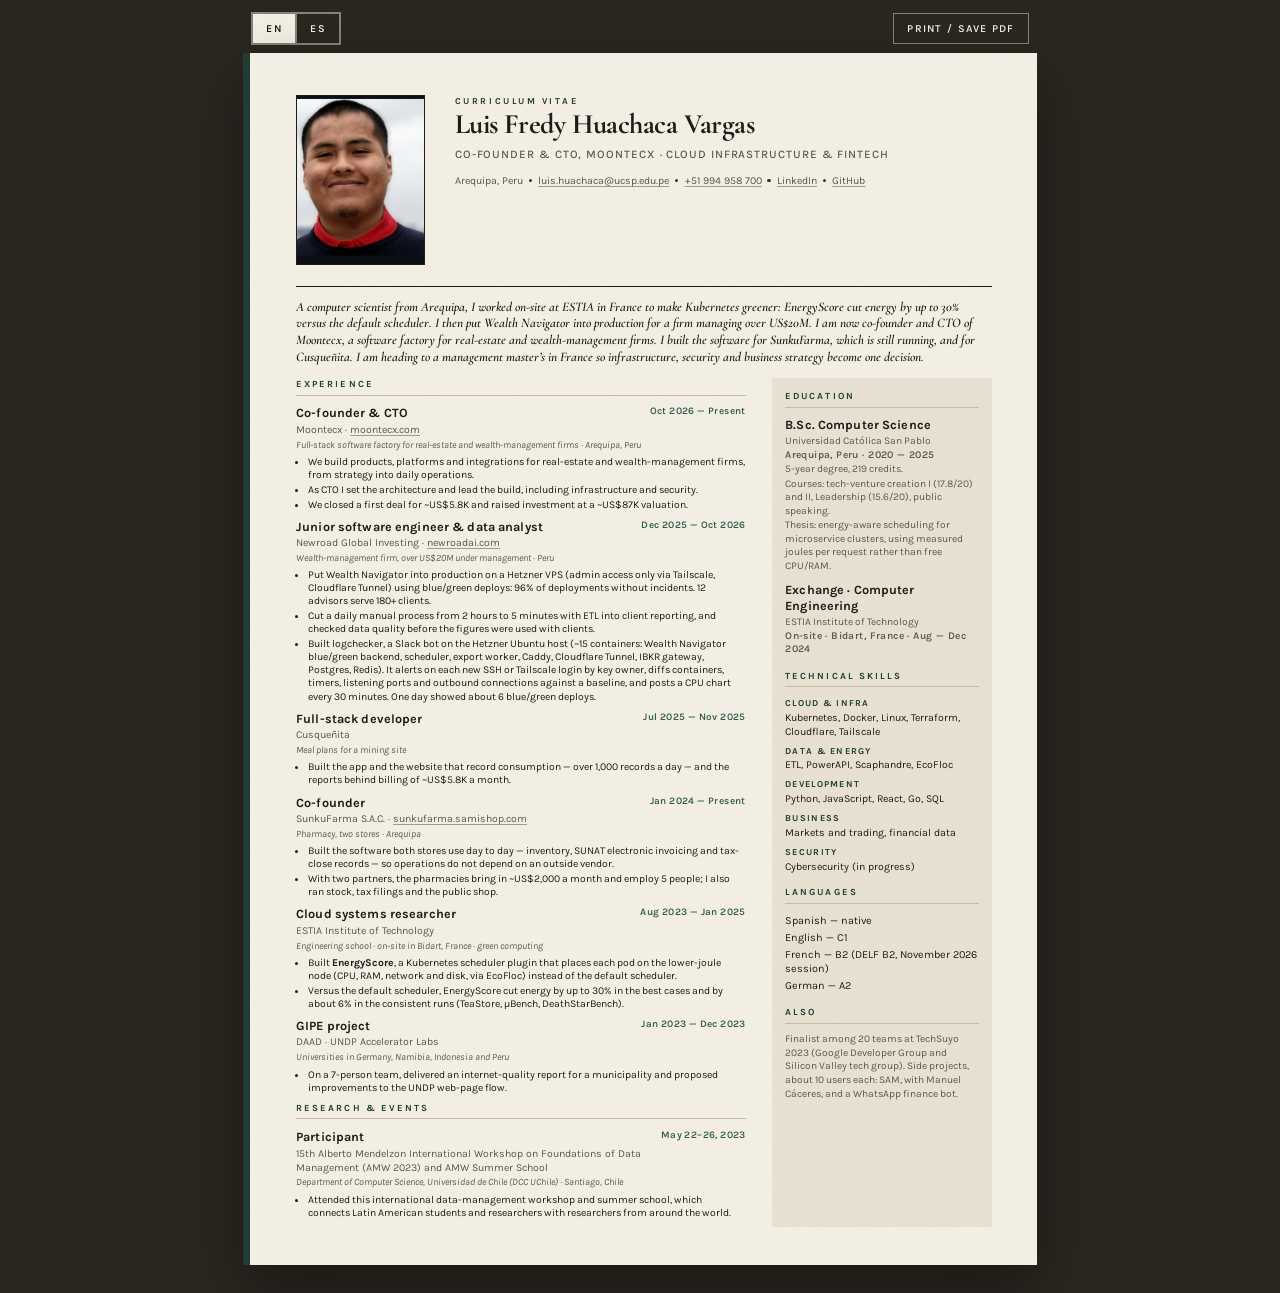
==== commit b27554cf: "Split the intro so Moontecx, SunkuFarma and Cusqueñita read cleanly. Keep SunkuFarma as still runnin" ====
--- a/index.html
+++ b/index.html
@@ -45,7 +45,7 @@
     </header>
 
     <p class="summary" data-i18n="summary">
-      A computer scientist from Arequipa, I worked on-site at ESTIA in France to make Kubernetes greener: EnergyScore cut energy by up to 30% versus the default scheduler. I then put Wealth Navigator into production for a firm managing over US$20M, and I am now co-founder and CTO of Moontecx, where we build software for real-estate and wealth-management firms, while I still build the software behind businesses such as SunkuFarma and Cusqueñita. I am heading to a management master’s in France so infrastructure, security and business strategy become one decision.
+      A computer scientist from Arequipa, I worked on-site at ESTIA in France to make Kubernetes greener: EnergyScore cut energy by up to 30% versus the default scheduler. I then put Wealth Navigator into production for a firm managing over US$20M. I am now co-founder and CTO of Moontecx, a software factory for real-estate and wealth-management firms. I built the software for SunkuFarma, which is still running, and for Cusqueñita. I am heading to a management master’s in France so infrastructure, security and business strategy become one decision.
     </p>
 
     <div class="layout">
